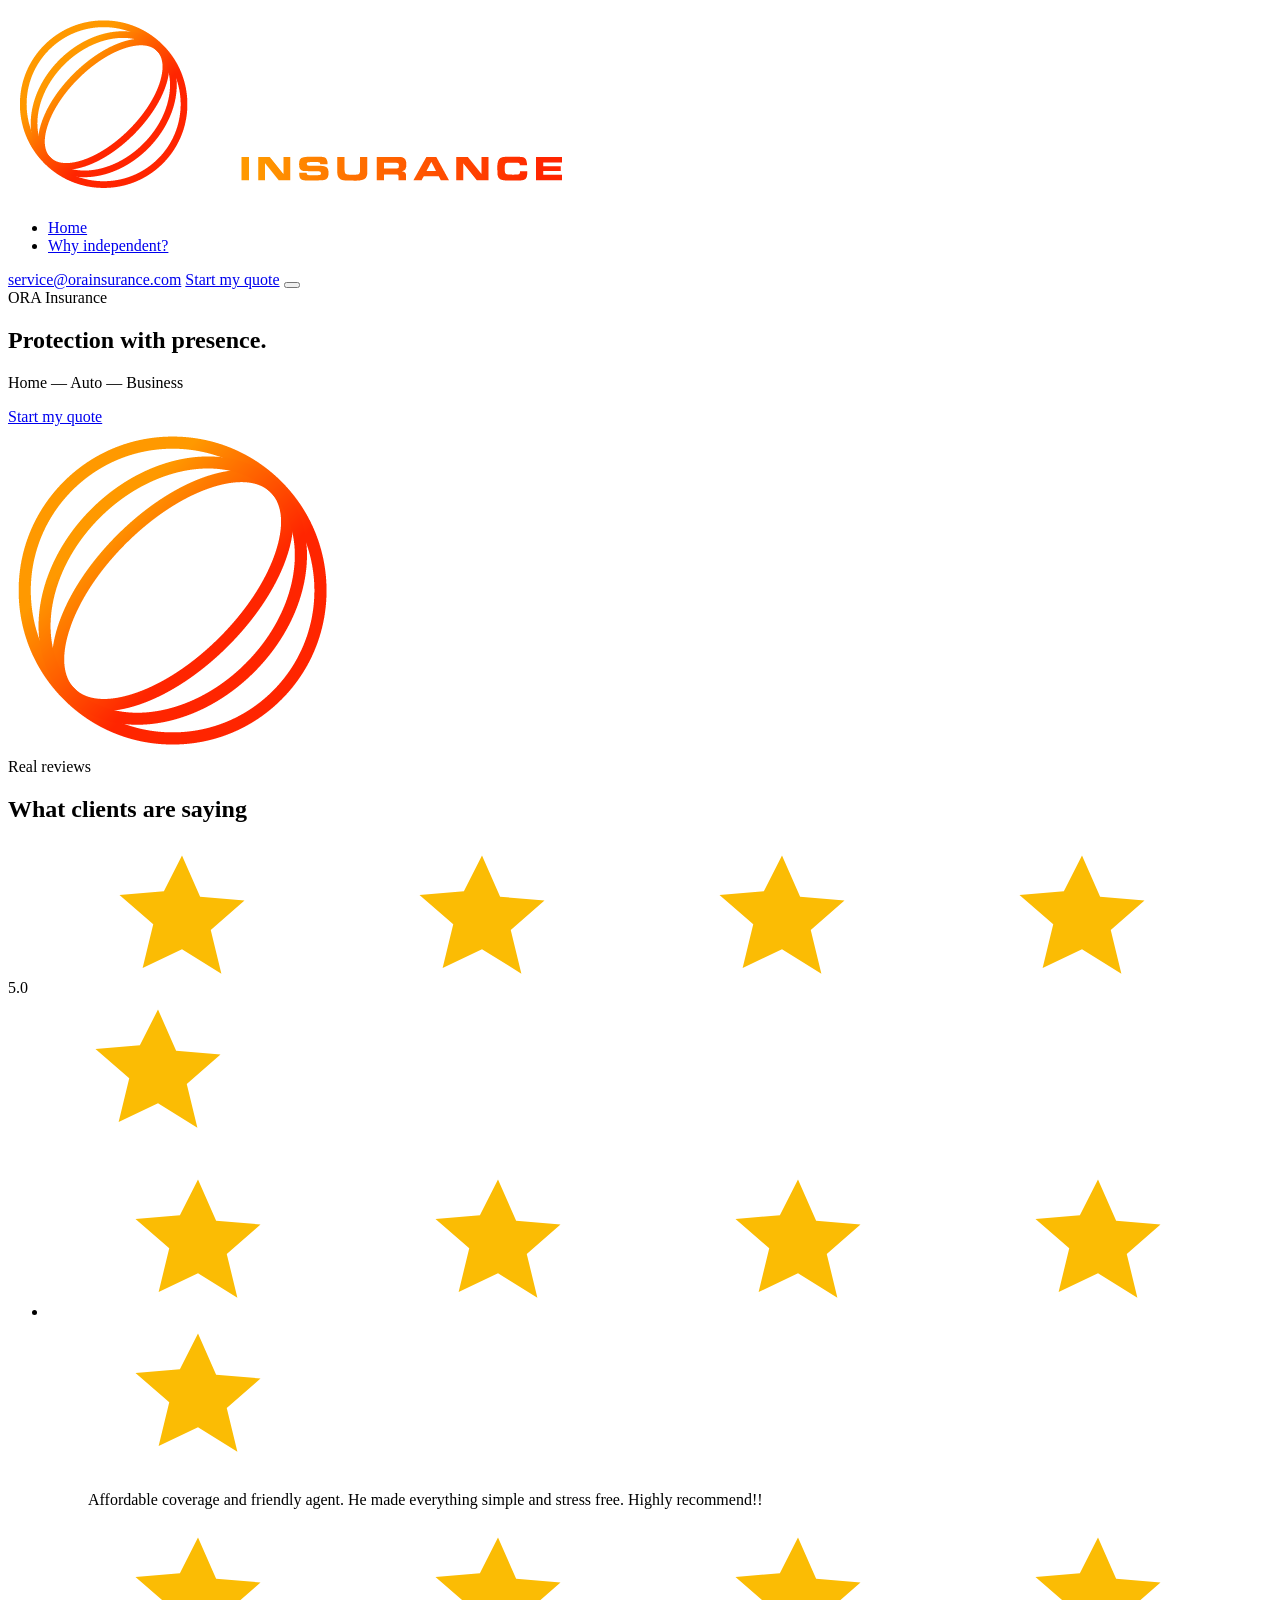
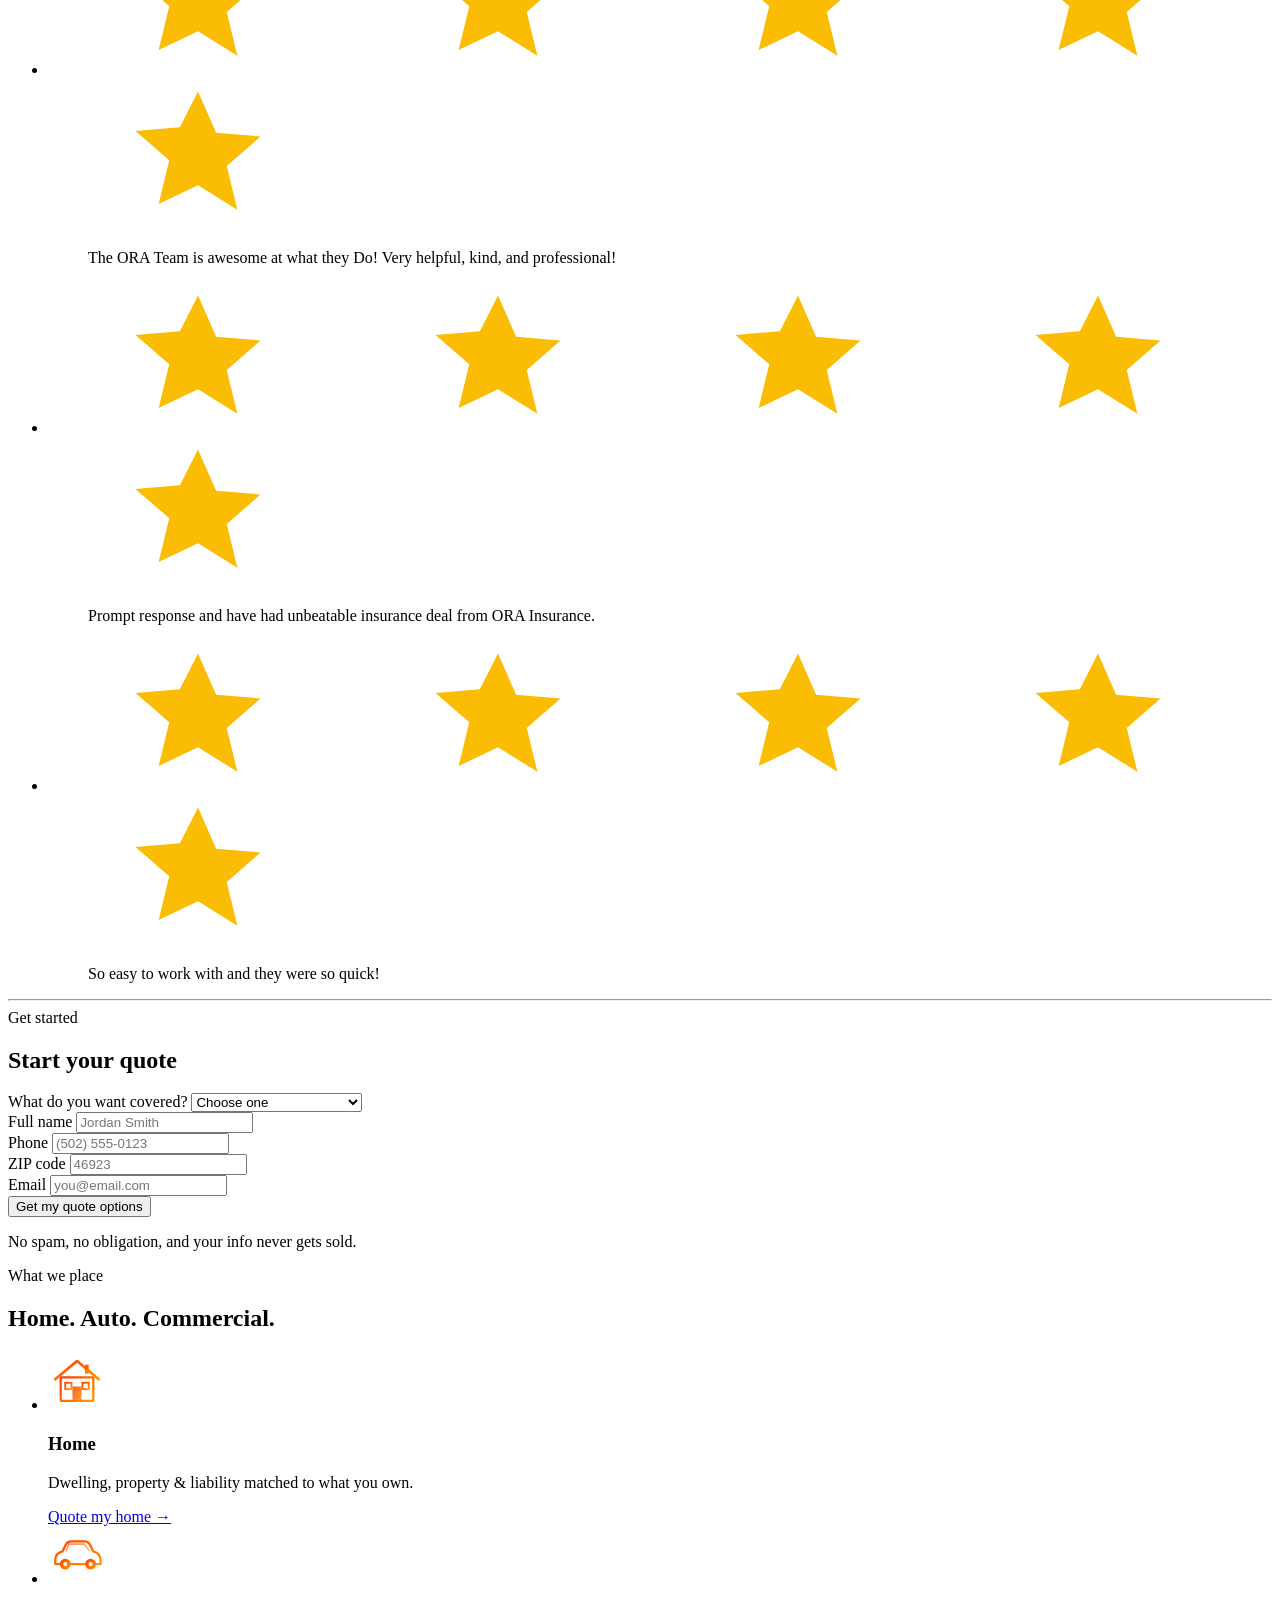
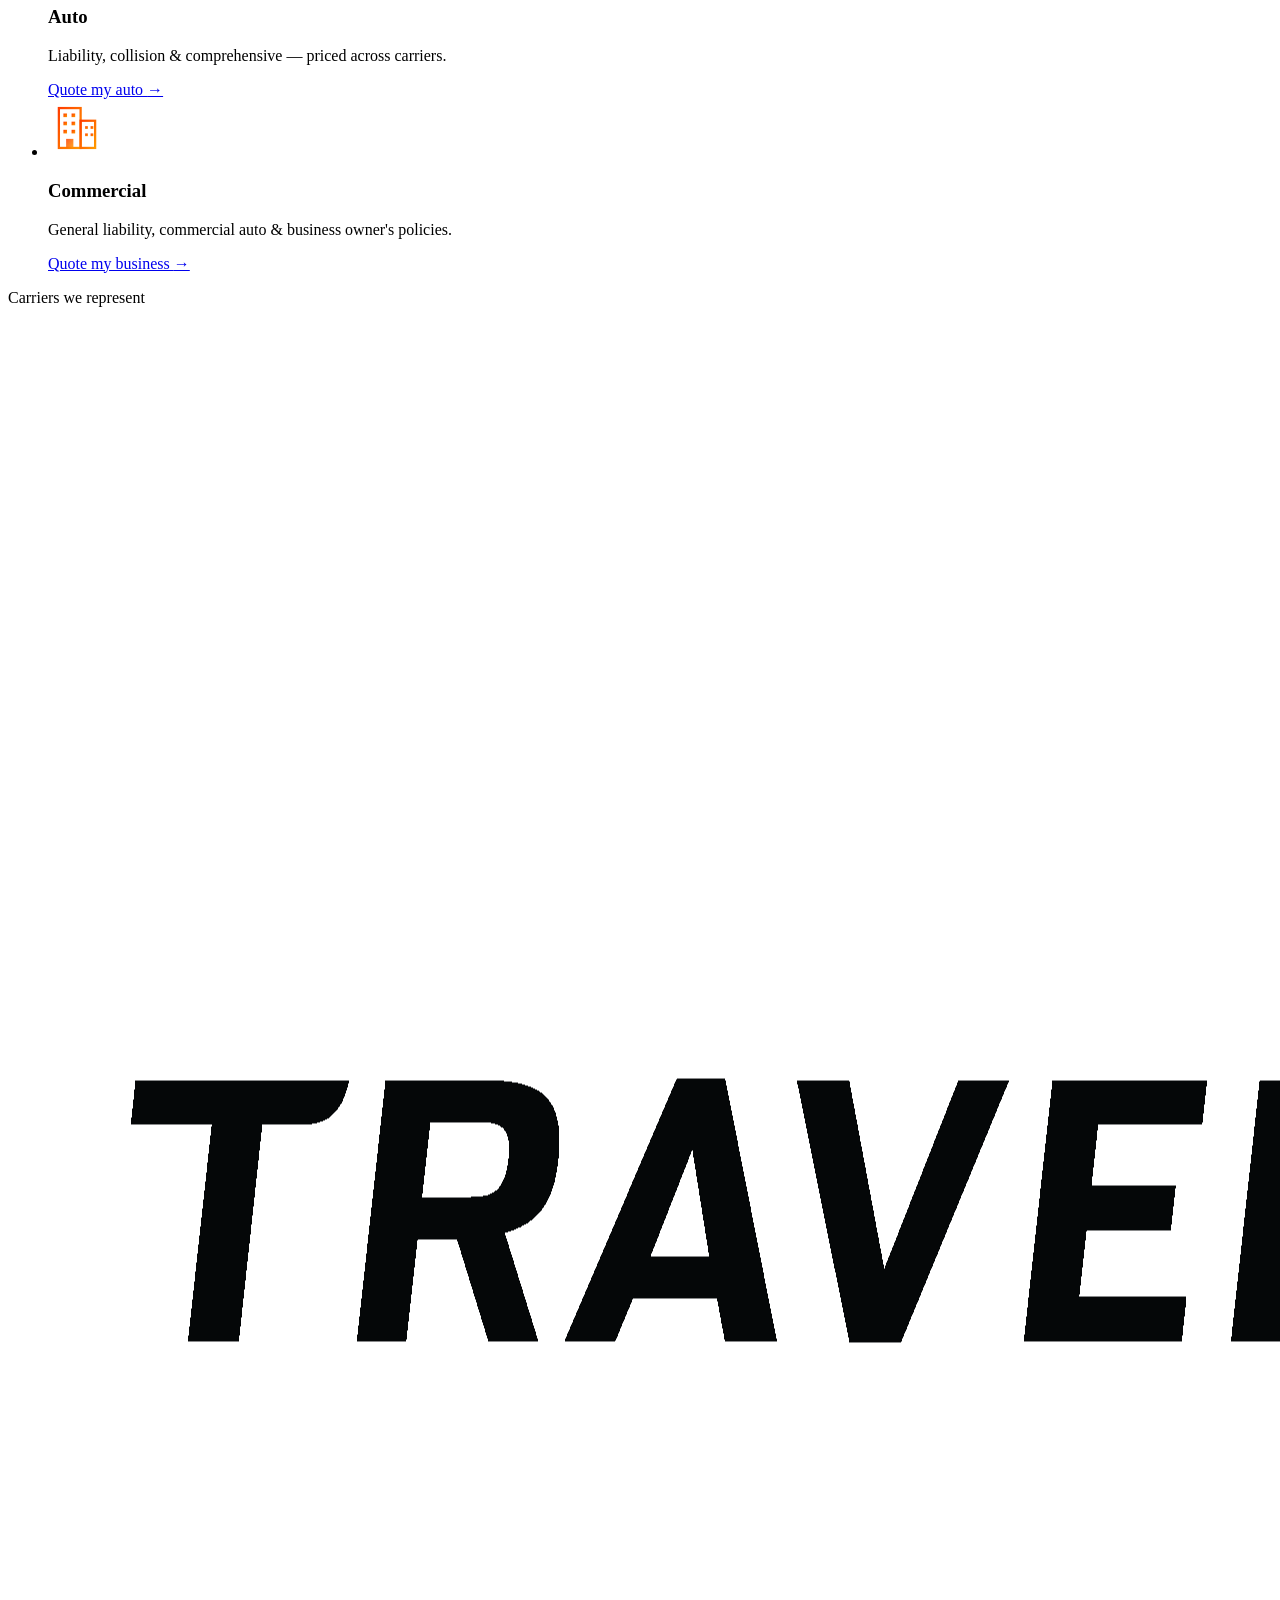
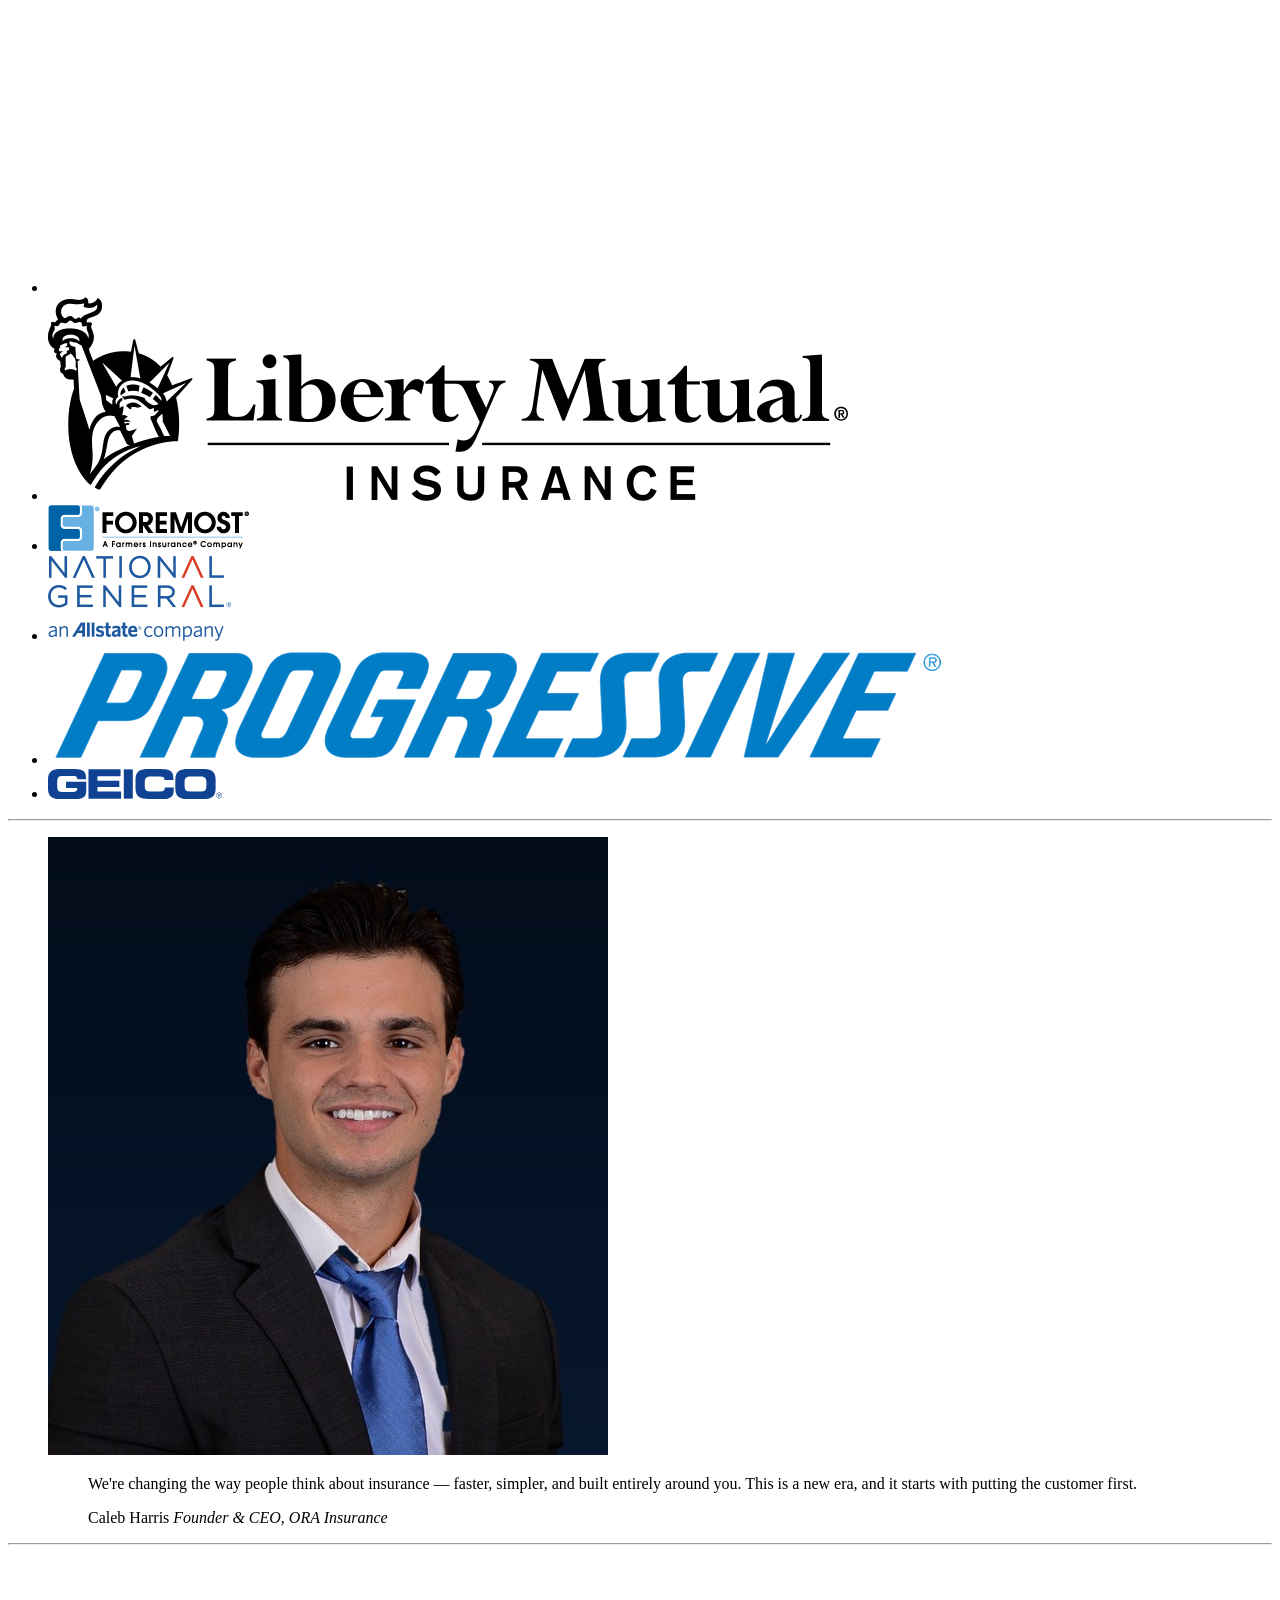
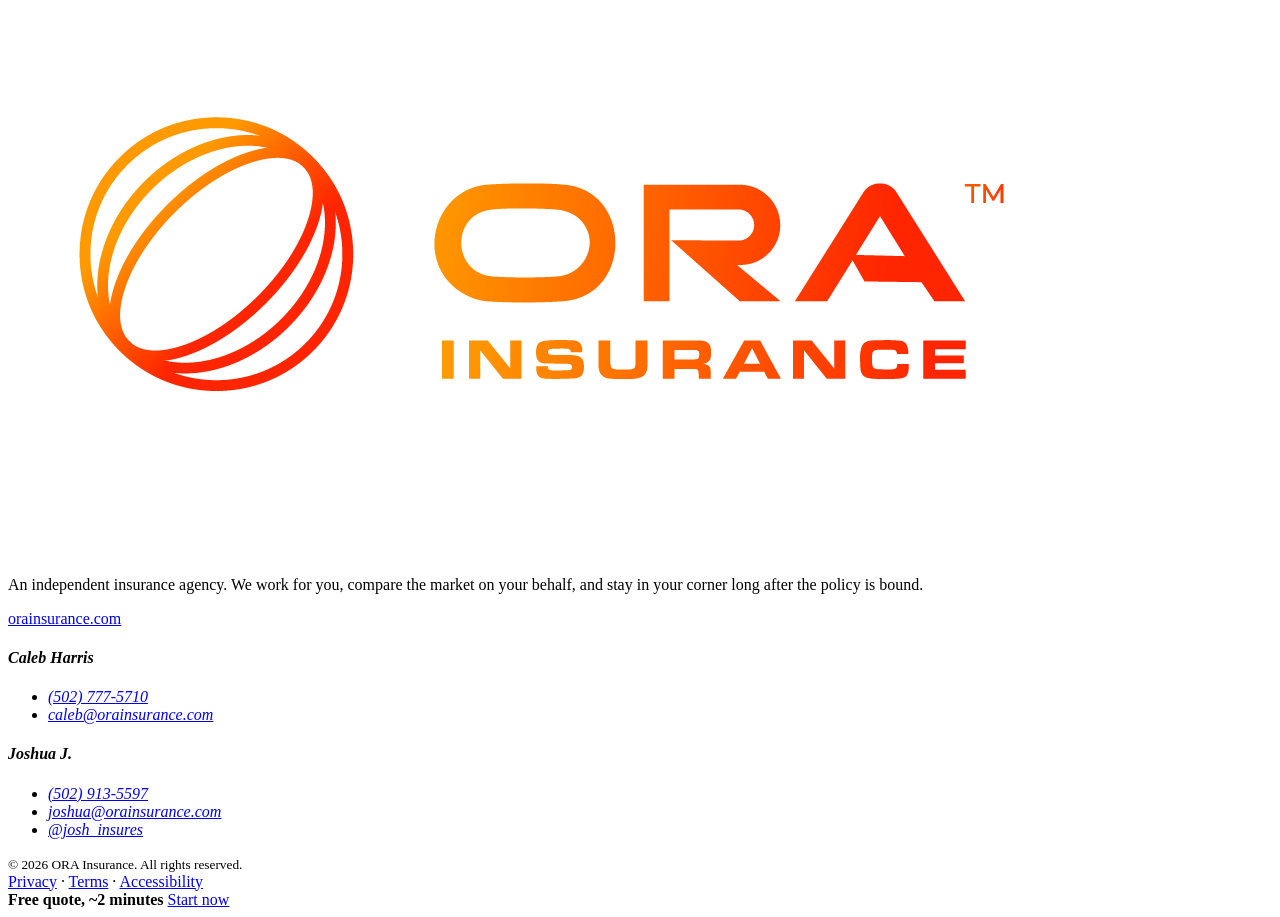
==== pages/index.html @ 26ac371f "moved moved html and styles into seperate folders for organization" ====
<!DOCTYPE html>
<html lang="en">
<head>
<meta charset="UTF-8">
<meta name="viewport" content="width=device-width, initial-scale=1.0">
<meta name="keywords" content="ORA Insurance, independent agency, home insurance, auto insurance, commercial insurance">
<title>ORA Insurance | Independent Agency — Home, Auto & Commercial</title>
<meta name="description" content="ORA Insurance is an independent agency. One quick form, multiple top-rated carriers compared, and a real agent in your corner. Start your free quote today.">
<link rel="preconnect" href="https://fonts.googleapis.com">
<link rel="preconnect" href="https://fonts.gstatic.com" crossorigin>
<link href="https://fonts.googleapis.com/css2?family=Michroma&family=Montserrat:ital,wght@0,400;0,500;0,600;0,700;1,400&display=swap" rel="stylesheet">
<link rel="stylesheet" href="styles.css">
</head>
<body id="top">

<!-- ======== reusable icon sprite (referenced via <use>, keeps markup out of every star) ======== -->
<svg aria-hidden="true" style="position:absolute;width:0;height:0;overflow:hidden">
  <symbol id="icon-star" viewBox="0 0 24 24" fill="#FBBC04">
    <path d="M12 2l2.9 6.6 7.1.6-5.4 4.7 1.7 7-6.3-3.9L5.7 20l1.7-7-5.4-4.7 7.1-.6z"/>
  </symbol>
</svg>

<!-- ======== NAV ======== -->
<header class="nav">
  <div class="wrap nav-in">
    <a href="#top" class="nav-logo" aria-label="ORA Insurance home"><img src="[data-uri]" alt="ORA Insurance"></a>
    <nav aria-label="Primary">
      <ul class="nav-links" id="nav-list">
        <li><a href="index.html" class="nav-active" aria-current="page">Home</a></li>
        <li><a href="why-independent.html">Why independent?</a></li>
      </ul>
    </nav>
    <div class="nav-actions">
      <a href="mailto:service@orainsurance.com" class="nav-phone">service@orainsurance.com</a>
      <a href="#quote" class="btn btn-sun">Start my quote</a>
      <button class="nav-menu-btn" aria-expanded="false" aria-controls="nav-list" aria-label="Open navigation menu">
        <span></span><span></span><span></span>
      </button>
    </div>
  </div>
</header>

<!-- ======== HERO ======== -->
<section class="hero">
  <div class="wrap hero-in">
    <div>
      <span class="eyebrow">ORA Insurance</span>
      <h1>Protection <span class="lit">with presence</span>.</h1>
      <p class="lob-tags">Home <span>—</span> Auto <span>—</span> Business</p>
      <div class="hero-ctas">
        <a href="#quote" class="btn btn-sun">Start my quote</a>
      </div>
    </div>

    <div class="spin-mark" aria-hidden="true"><img src="[data-uri]" alt=""></div>
  </div>
</section>

<!-- ======== GOOGLE REVIEWS ======== -->
<section class="reviews">
  <div class="wrap center">
    <span class="kicker reveal">Real reviews</span>
    <h2 class="h2 reveal">What clients are saying</h2>
    <div class="reviews-rating reveal">
      <span class="reviews-score">5.0</span>
      <span class="reviews-stars" role="img" aria-label="5 out of 5 stars average rating">
        <svg aria-hidden="true"><use href="#icon-star"></use></svg><svg aria-hidden="true"><use href="#icon-star"></use></svg><svg aria-hidden="true"><use href="#icon-star"></use></svg><svg aria-hidden="true"><use href="#icon-star"></use></svg><svg aria-hidden="true"><use href="#icon-star"></use></svg>
      </span>
    </div>
    <ul class="review-cards">
      <li class="review-card reveal">
        <div class="stars" role="img" aria-label="5 out of 5 stars">
          <svg aria-hidden="true"><use href="#icon-star"></use></svg><svg aria-hidden="true"><use href="#icon-star"></use></svg><svg aria-hidden="true"><use href="#icon-star"></use></svg><svg aria-hidden="true"><use href="#icon-star"></use></svg><svg aria-hidden="true"><use href="#icon-star"></use></svg>
        </div>
        <blockquote><p>Affordable coverage and friendly agent. He made everything simple and stress free. Highly recommend!!</p></blockquote>
      </li>
      <li class="review-card reveal">
        <div class="stars" role="img" aria-label="5 out of 5 stars">
          <svg aria-hidden="true"><use href="#icon-star"></use></svg><svg aria-hidden="true"><use href="#icon-star"></use></svg><svg aria-hidden="true"><use href="#icon-star"></use></svg><svg aria-hidden="true"><use href="#icon-star"></use></svg><svg aria-hidden="true"><use href="#icon-star"></use></svg>
        </div>
        <blockquote><p>The ORA Team is awesome at what they Do! Very helpful, kind, and professional!</p></blockquote>
      </li>
      <li class="review-card reveal">
        <div class="stars" role="img" aria-label="5 out of 5 stars">
          <svg aria-hidden="true"><use href="#icon-star"></use></svg><svg aria-hidden="true"><use href="#icon-star"></use></svg><svg aria-hidden="true"><use href="#icon-star"></use></svg><svg aria-hidden="true"><use href="#icon-star"></use></svg><svg aria-hidden="true"><use href="#icon-star"></use></svg>
        </div>
        <blockquote><p>Prompt response and have had unbeatable insurance deal from ORA Insurance.</p></blockquote>
      </li>
      <li class="review-card reveal">
        <div class="stars" role="img" aria-label="5 out of 5 stars">
          <svg aria-hidden="true"><use href="#icon-star"></use></svg><svg aria-hidden="true"><use href="#icon-star"></use></svg><svg aria-hidden="true"><use href="#icon-star"></use></svg><svg aria-hidden="true"><use href="#icon-star"></use></svg><svg aria-hidden="true"><use href="#icon-star"></use></svg>
        </div>
        <blockquote><p>So easy to work with and they were so quick!</p></blockquote>
      </li>
    </ul>
  </div>
</section>

<hr class="daybreak">

<!-- ======== QUOTE FORM (Formspree) ======== -->
<section id="quote" class="quote-section">
  <div class="wrap center">
    <span class="kicker reveal">Get started</span>
    <h2 class="h2 reveal">Start your <span class="lit">quote</span></h2>
    <div class="quote-card reveal">
      <!-- TODO: Replace YOUR_FORM_ID with your Formspree form ID (formspree.io) -->
      <form id="quoteForm" action="https://formspree.io/f/xykrnvko" method="POST" novalidate>
        <input type="hidden" name="_subject" value="New quote request — orainsurance website">
        <input type="text" name="_gotcha" style="display:none" tabindex="-1" autocomplete="off">
        <div class="field">
          <label for="coverage-type">What do you want covered?</label>
          <select id="coverage-type" name="coverage" required>
            <option value="" disabled selected>Choose one</option>
            <option>Auto</option>
            <option>Home</option>
            <option>Renters</option>
            <option>Auto + Home bundle</option>
            <option>Business</option>
            <option>Something else / multiple</option>
          </select>
        </div>
        <div class="field">
          <label for="name">Full name</label>
          <input id="name" name="name" type="text" autocomplete="name" required placeholder="Jordan Smith">
        </div>
        <div class="field field-row">
          <div>
            <label for="phone">Phone</label>
            <input id="phone" name="phone" type="tel" autocomplete="tel" required placeholder="(502) 555-0123">
          </div>
          <div>
            <label for="zip">ZIP code</label>
            <input id="zip" name="zip" type="text" inputmode="numeric" autocomplete="postal-code" required placeholder="46923">
          </div>
        </div>
        <div class="field">
          <label for="email">Email</label>
          <input id="email" name="email" type="email" autocomplete="email" required placeholder="you@email.com">
        </div>
        <button type="submit" class="btn btn-sun" id="submitBtn">Get my quote options</button>
        <div class="form-note" id="formNote" role="status"></div>
        <p class="fine">No spam, no obligation, and your info never gets sold.</p>
      </form>
    </div>
  </div>
</section>

<!-- ======== COVERAGE ======== -->
<section id="coverage">
  <div class="wrap center">
    <span class="kicker reveal">What we place</span>
    <h2 class="h2 reveal">Home. Auto. Commercial.</h2>
    <ul class="big-cards">
      <li class="big-card reveal">
        <div class="big-card-ic" aria-hidden="true"><svg width="58" height="58" viewBox="0 0 64 64" fill="none">
          <defs><linearGradient id="homeGrad" x1="0" y1="0" x2="1" y2="1"><stop offset="0%" stop-color="#FF3D00"/><stop offset="100%" stop-color="#FF9900"/></linearGradient></defs>
          <path d="M8 30 L32 10 L56 30" stroke="url(#homeGrad)" stroke-width="3" stroke-linecap="round" stroke-linejoin="round"/>
          <rect x="14" y="28" width="36" height="26" rx="1" stroke="url(#homeGrad)" stroke-width="2.5"/>
          <rect x="27" y="38" width="10" height="16" fill="url(#homeGrad)" opacity=".85"/>
          <rect x="19" y="34" width="7" height="7" stroke="url(#homeGrad)" stroke-width="2"/>
          <rect x="38" y="34" width="7" height="7" stroke="url(#homeGrad)" stroke-width="2"/>
          <rect x="41" y="14" width="4" height="10" fill="url(#homeGrad)"/>
        </svg></div>
        <h3>Home</h3>
        <p>Dwelling, property & liability matched to what you own.</p>
        <a class="go" href="#quote">Quote my home <span>→</span></a>
      </li>
      <li class="big-card reveal">
        <div class="big-card-ic" aria-hidden="true"><svg width="58" height="58" viewBox="0 0 64 64" fill="none">
          <defs><linearGradient id="autoGrad" x1="0" y1="0" x2="1" y2="1"><stop offset="0%" stop-color="#FF3D00"/><stop offset="100%" stop-color="#FF9900"/></linearGradient></defs>
          <path d="M8 38 Q8 30 16 28 L20 20 Q22 17 26 17 H40 Q44 17 46 20 L50 28 Q58 30 58 38 V42 H8 Z" stroke="url(#autoGrad)" stroke-width="2.5" stroke-linejoin="round"/>
          <path d="M20 28 L23 20 H40 L46 28" stroke="url(#autoGrad)" stroke-width="1.8" opacity=".6"/>
          <line x1="32" y1="20" x2="32" y2="28" stroke="url(#autoGrad)" stroke-width="1.8" opacity=".6"/>
          <circle cx="19" cy="42" r="6" fill="url(#autoGrad)"/>
          <circle cx="47" cy="42" r="6" fill="url(#autoGrad)"/>
          <circle cx="19" cy="42" r="2.3" fill="#fff"/>
          <circle cx="47" cy="42" r="2.3" fill="#fff"/>
        </svg></div>
        <h3>Auto</h3>
        <p>Liability, collision & comprehensive — priced across carriers.</p>
        <a class="go" href="#quote">Quote my auto <span>→</span></a>
      </li>
      <li class="big-card reveal">
        <div class="big-card-ic" aria-hidden="true"><svg width="58" height="58" viewBox="0 0 64 64" fill="none">
          <defs><linearGradient id="bizGrad" x1="0" y1="0" x2="1" y2="1"><stop offset="0%" stop-color="#FF3D00"/><stop offset="100%" stop-color="#FF9900"/></linearGradient></defs>
          <rect x="12" y="10" width="24" height="44" stroke="url(#bizGrad)" stroke-width="2.5"/>
          <rect x="36" y="24" width="16" height="30" stroke="url(#bizGrad)" stroke-width="2.5"/>
          <rect x="17" y="16" width="4" height="4" fill="url(#bizGrad)"/>
          <rect x="26" y="16" width="4" height="4" fill="url(#bizGrad)"/>
          <rect x="17" y="25" width="4" height="4" fill="url(#bizGrad)"/>
          <rect x="26" y="25" width="4" height="4" fill="url(#bizGrad)"/>
          <rect x="17" y="34" width="4" height="4" fill="url(#bizGrad)"/>
          <rect x="26" y="34" width="4" height="4" fill="url(#bizGrad)"/>
          <rect x="20" y="44" width="8" height="10" fill="url(#bizGrad)" opacity=".85"/>
          <rect x="41" y="30" width="3" height="3" fill="url(#bizGrad)"/>
          <rect x="47" y="30" width="3" height="3" fill="url(#bizGrad)"/>
          <rect x="41" y="38" width="3" height="3" fill="url(#bizGrad)"/>
          <rect x="47" y="38" width="3" height="3" fill="url(#bizGrad)"/>
        </svg></div>
        <h3>Commercial</h3>
        <p>General liability, commercial auto & business owner's policies.</p>
        <a class="go" href="#quote">Quote my business <span>→</span></a>
      </li>
    </ul>

    <div class="carriers">
      <p class="carriers-label">Carriers we represent</p>
      <ul class="carriers-grid">
        <li class="carrier-badge reveal"><img src="[data-uri]" alt="Travelers"></li>
        <li class="carrier-badge reveal"><img src="[data-uri]" alt="Liberty Mutual"></li>
        <li class="carrier-badge reveal"><img src="[data-uri]" alt="Foremost"></li>
        <li class="carrier-badge reveal"><img src="[data-uri]" alt="National General"></li>
        <li class="carrier-badge reveal"><img src="[data-uri]" alt="Progressive"></li>
        <li class="carrier-badge reveal"><svg version="1.1" id="Layer_1" xmlns="http://www.w3.org/2000/svg" xmlns:xlink="http://www.w3.org/1999/xlink" x="0px" y="0px" viewBox="-767.9 466 870.6 150" width="174" height="30" style="enable-background:new -767.9 466 870.6 150;" xml:space="preserve" role="img" aria-label="GEICO"> <style type="text/css">  .st0{fill:#104293;} </style> <title>  GEICO - Insurance </title> <desc>  Created with Sketch. </desc> <g id="Page-1">  <g id="FI-logos-401-405">   <g id="GEICO---Insurance">    <path id="path82" class="st0" d="M-767.9,519.1c0-43,24.1-53.1,64.7-53.1h67.7c51.1,0,58.2,18.4,58.2,47v4.7h-44.2
					c0-14.6-8.3-16.4-22.7-16.4h-48.9c-22.7,0-28.6,5.5-28.6,30.6v18.2c0,25.2,5.9,30.6,28.6,30.6h48c11.8,0,23.5-1.8,23.5-16v-4.3
					h-55.9v-30.4h101v41.8c0,42.2-21.9,44.2-72.6,44.2h-54.1c-40.5,0-64.7-10.1-64.7-53.1V519.1L-767.9,519.1z">    </path>    <polygon id="path86" class="st0" points="-565.4,467.6 -404.8,467.6 -404.8,501.7 -520.4,501.7 -520.4,525.2 -410.9,525.2 
					-410.9,555.6 -520.4,555.6 -520.4,579.1 -402.2,579.1 -402.2,614.4 -565.4,614.4 			">    </polygon>    <polygon id="path88" class="st0" points="-388.6,467.6 -343.6,467.6 -343.6,614.4 -388.6,614.4 			">    </polygon>    <path id="path92" class="st0" d="M-330,519.1c0-43,24.1-53.1,64.7-53.1h52.9c64,0,72.4,13.8,72,55.3h-45v-4.1
					c0-10.5-7.7-13.6-21.1-13.6h-49.1c-23.7,0-28.2,11.2-28.2,29.4v15.8c0,21.3,4.5,29.4,25.8,29.4h48c20.3,0,26.3-2,26.3-20.3h45
					v13.8c0,24.7-8.9,44.2-54.1,44.2h-72.6c-40.5,0-64.7-10.1-64.7-53.1V519.1L-330,519.1z">    </path>    <path id="path96" class="st0" d="M-84.5,548.9c0,21.3,4.5,29.4,25.8,29.4h57.6c21.3,0,25.7-8.1,25.7-29.4v-15.8
					c0-18.2-4.5-29.4-28.2-29.4h-52.7c-23.7,0-28.2,11.2-28.2,29.4V548.9z M-130.7,519.1c0-43,24.1-53.1,64.7-53.1H6.1
					c40.6,0,64.7,10.1,64.7,53.1v43.8c0,43-24.1,53.1-64.7,53.1h-72.2c-40.5,0-64.7-10.1-64.7-53.1V519.1z">    </path>    <path id="path100" class="st0" d="M87.9,597.7c2.3,0,5.8,0.4,5.8-2.9c0-2.5-2.2-2.8-4.2-2.8h-4.6v5.7H87.9z M95.5,606.8h-2.3
					l-4.7-7.5h-3.6v7.5h-2v-16.2h7.1c1.4,0,2.7,0.1,3.9,0.8c1.2,0.7,1.8,2.1,1.8,3.5c0,3.2-2.2,4.4-5.1,4.5L95.5,606.8z M101,598.6
					c0-7-5.7-12.7-12.7-12.7c-7.1,0-12.8,5.7-12.8,12.7c0,7.1,5.7,12.8,12.8,12.8C95.3,611.4,101,605.7,101,598.6L101,598.6z
					 M73.7,598.6c0-8,6.5-14.5,14.6-14.5c8,0,14.5,6.5,14.5,14.5c0,8.1-6.5,14.6-14.5,14.6C80.2,613.2,73.7,606.7,73.7,598.6
					L73.7,598.6z">    </path>   </g>  </g> </g></svg></li>
      </ul>
    </div>
  </div>
</section>

<hr class="daybreak">

<!-- ======== CEO QUOTE ======== -->
<section class="ceo-section">
  <div class="wrap">
    <figure class="ceo-grid">
      <img class="ceo-photo reveal" src="[data-uri]" alt="Caleb Harris, Founder and CEO of ORA Insurance">
      <blockquote class="reveal">
        <p class="ceo-quote-big">We're changing the way people think about insurance &mdash; faster, simpler, and built entirely around you. This is a new era, and it starts with putting the customer first.</p>
        <footer class="ceo-attr">Caleb Harris <cite>Founder &amp; CEO, ORA Insurance</cite></footer>
      </blockquote>
    </figure>
  </div>
</section>

<hr class="daybreak">

<!-- ======== FOOTER ======== -->
<footer>
  <div class="wrap">
    <div class="foot-grid">
      <div>
        <img src="[data-uri]" alt="ORA Insurance">
        <p>An independent insurance agency. We work for you, compare the market on your behalf, and stay in your corner long after the policy is bound.</p>
        <p><a href="https://orainsurance.com">orainsurance.com</a></p>
      </div>
      <address>
        <h4>Caleb Harris</h4>
        <ul>
          <li><a href="tel:+15027775710">(502) 777-5710</a></li>
          <li><a href="mailto:caleb@orainsurance.com">caleb@orainsurance.com</a></li>
        </ul>
      </address>
      <address>
        <h4>Joshua J.</h4>
        <ul>
          <li><a href="tel:+15029135597">(502) 913-5597</a></li>
          <li><a href="mailto:joshua@orainsurance.com">joshua@orainsurance.com</a></li>
          <li><a href="https://instagram.com/josh_insures" target="_blank" rel="noopener">@josh_insures</a></li>
        </ul>
      </address>
    </div>
    <div class="foot-bottom">
      <small>&copy; 2026 ORA Insurance. All rights reserved.</small>
      <nav aria-label="Legal">
        <a href="#">Privacy</a> · <a href="#">Terms</a> · <a href="#">Accessibility</a>
      </nav>
    </div>
  </div>
</footer>

<!-- ======== MOBILE STICKY CTA ======== -->
<div class="sticky-cta">
  <b>Free quote, ~2 minutes</b>
  <a href="#quote" class="btn btn-sun">Start now</a>
</div>

<script>
// Hamburger menu toggle
const menuBtn = document.querySelector('.nav-menu-btn');
const navList = document.getElementById('nav-list');
menuBtn.addEventListener('click', () => {
  const isOpen = navList.classList.toggle('open');
  menuBtn.setAttribute('aria-expanded', isOpen);
});
document.addEventListener('click', (e) => {
  if (!e.target.closest('.nav-in')) {
    navList.classList.remove('open');
    menuBtn.setAttribute('aria-expanded', 'false');
  }
});

// Formspree AJAX submit with inline success state
const form = document.getElementById('quoteForm');
const note = document.getElementById('formNote');
const btn = document.getElementById('submitBtn');
form.addEventListener('submit', async (e) => {
  e.preventDefault();
  if (!form.reportValidity()) return;
  btn.disabled = true; btn.textContent = 'Sending…';
  note.className = 'form-note';
  try {
    const res = await fetch(form.action, {
      method: 'POST',
      body: new FormData(form),
      headers: { 'Accept': 'application/json' }
    });
    if (res.ok) {
      form.reset();
      note.textContent = "Got it! Your request is in — expect to hear from us shortly with your options.";
      note.className = 'form-note ok';
      btn.textContent = 'Request sent ✓';
    } else { throw new Error(); }
  } catch {
    note.textContent = "That didn't go through. Please try again, or call us directly.";
    note.className = 'form-note err';
    btn.disabled = false; btn.textContent = 'Get my quote options';
  }
});

// scroll reveal
const io = new IntersectionObserver((entries) => {
  entries.forEach(en => { if (en.isIntersecting) { en.target.classList.add('in'); io.unobserve(en.target); } });
}, { threshold: 0.12 });
document.querySelectorAll('.reveal').forEach(el => io.observe(el));
</script>
</body>
</html>
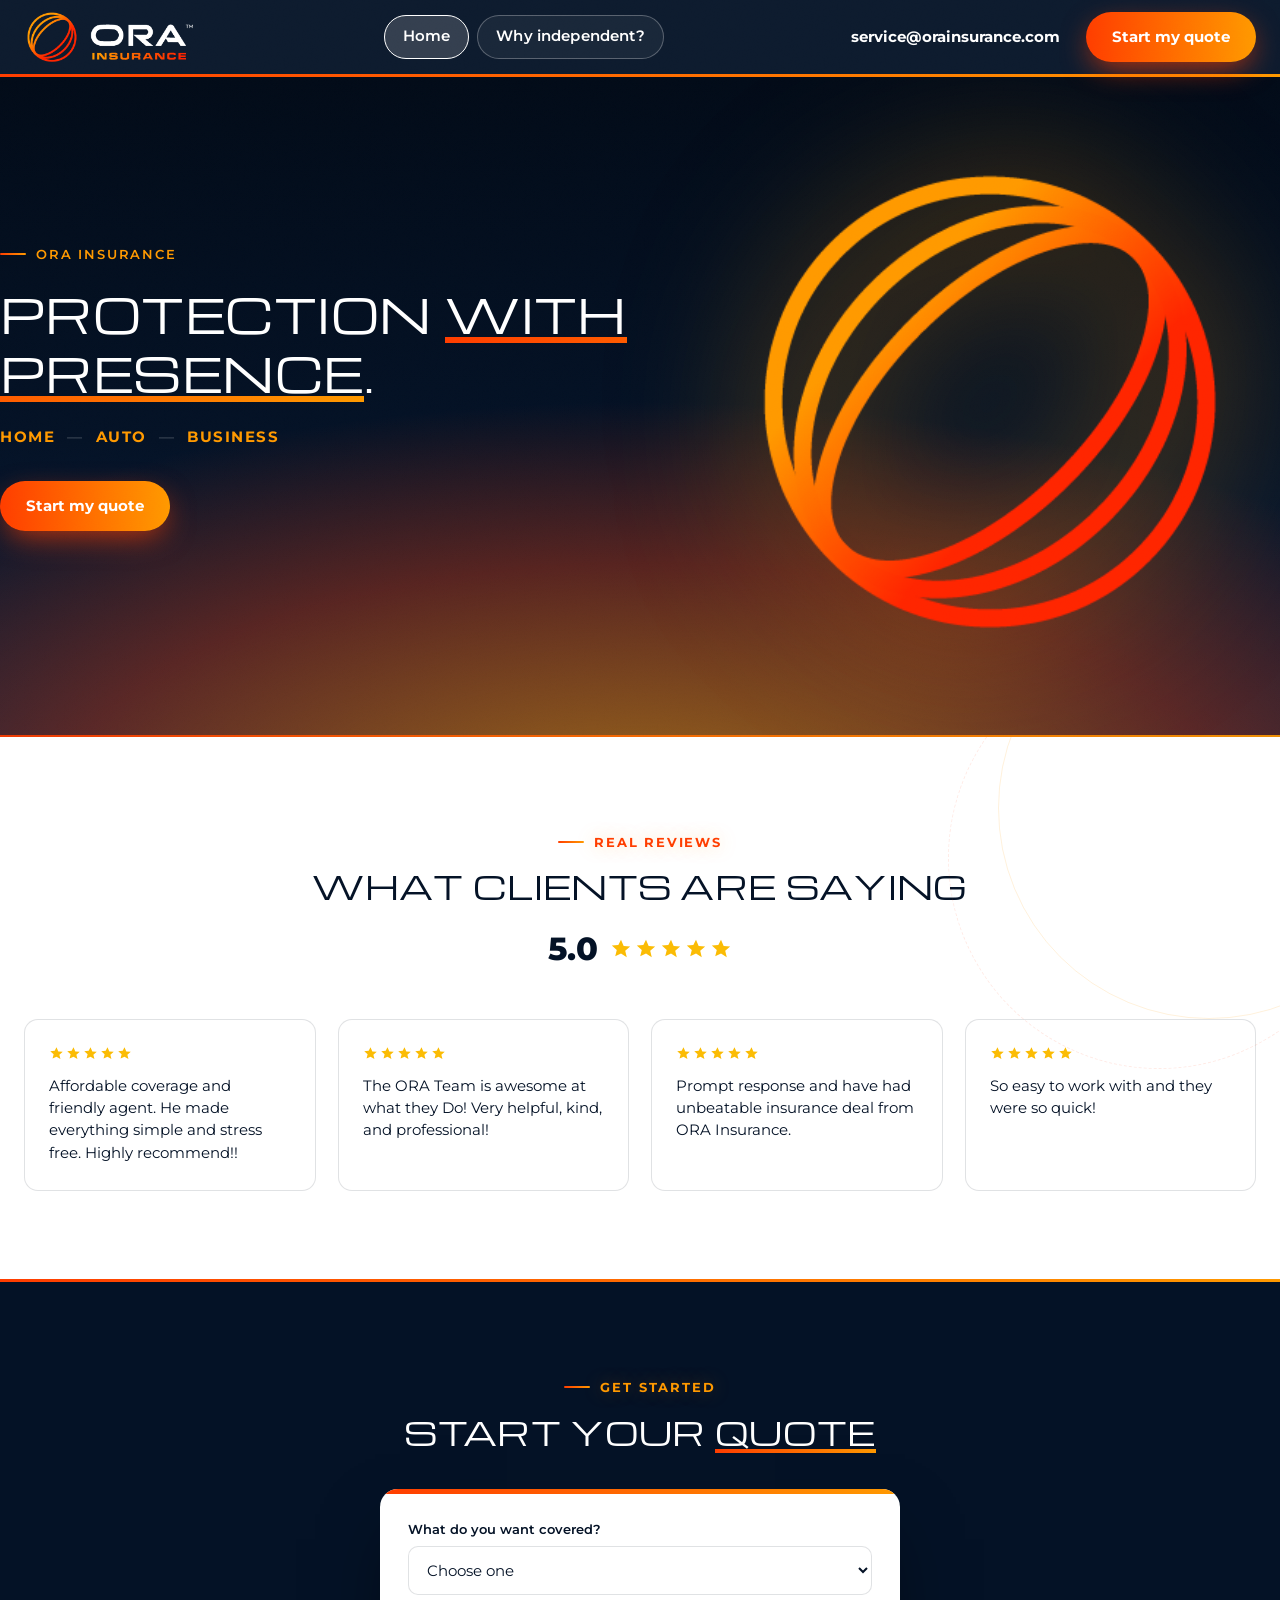
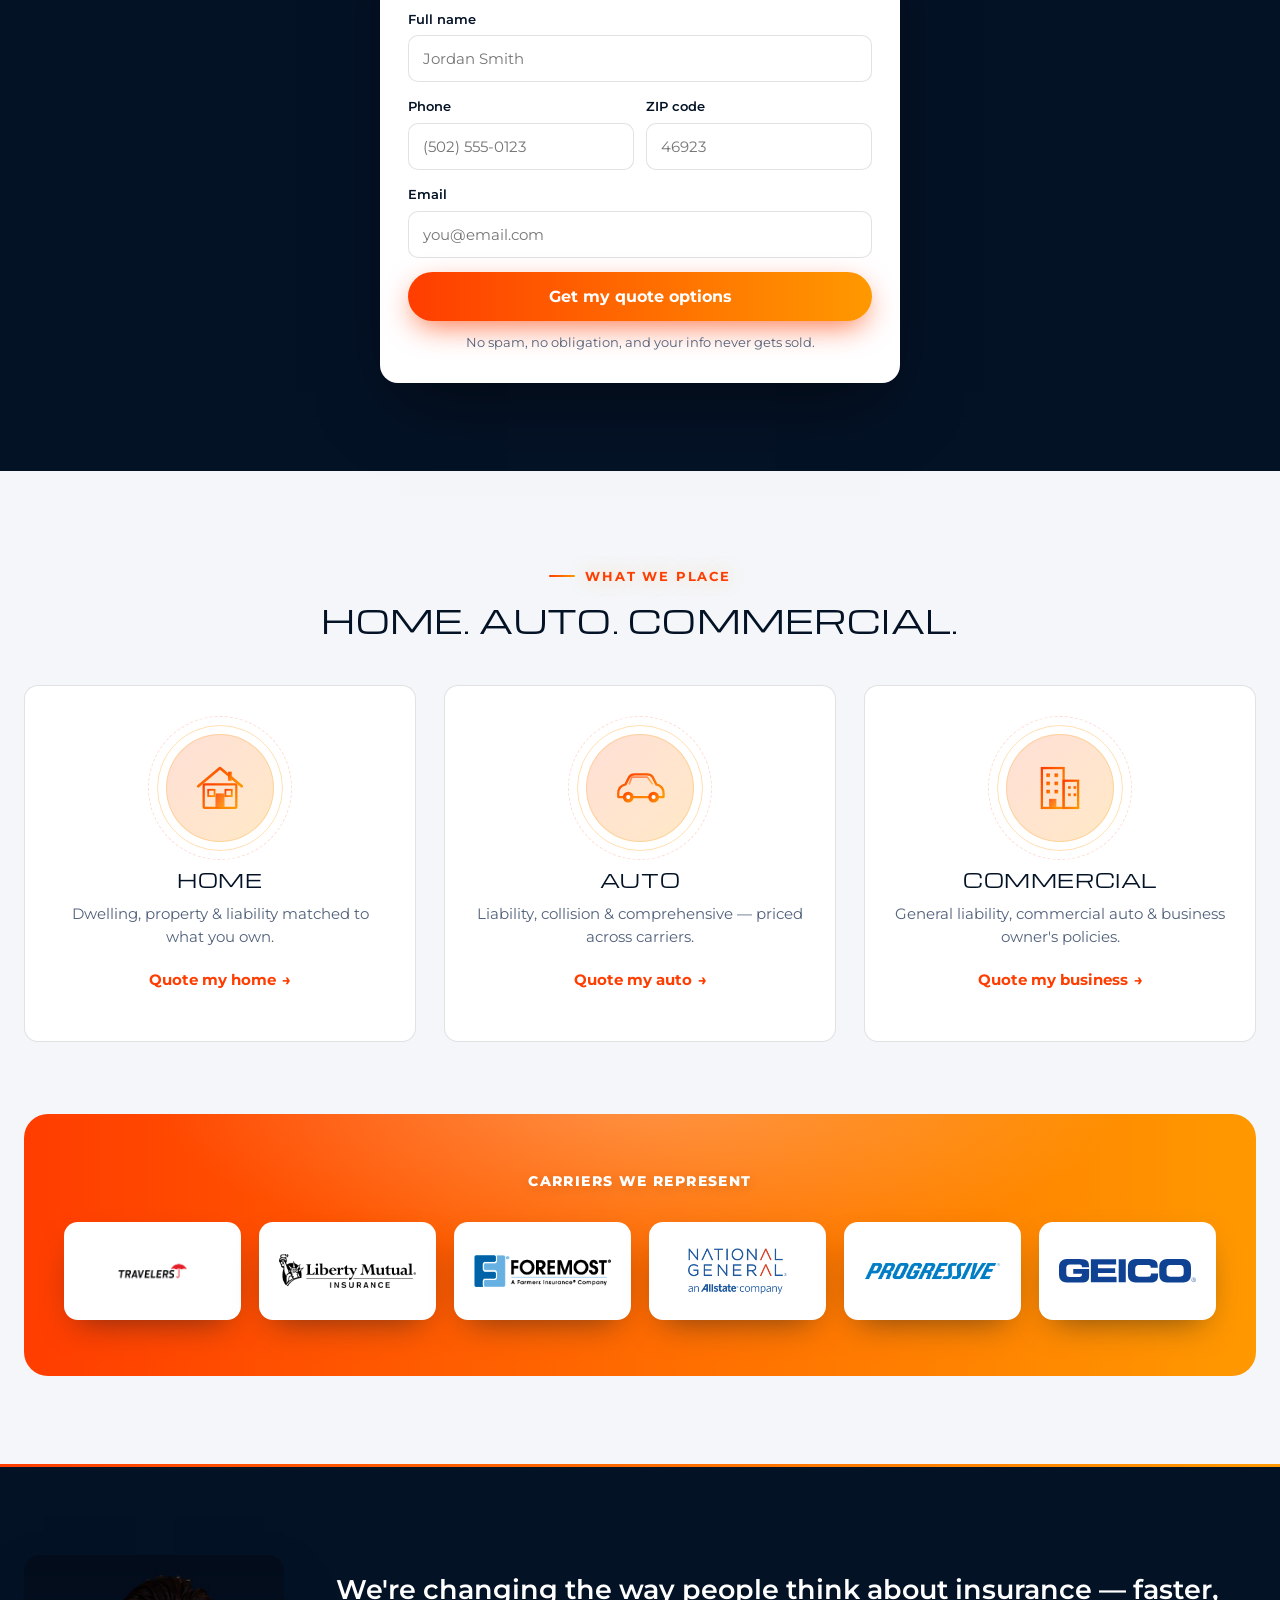
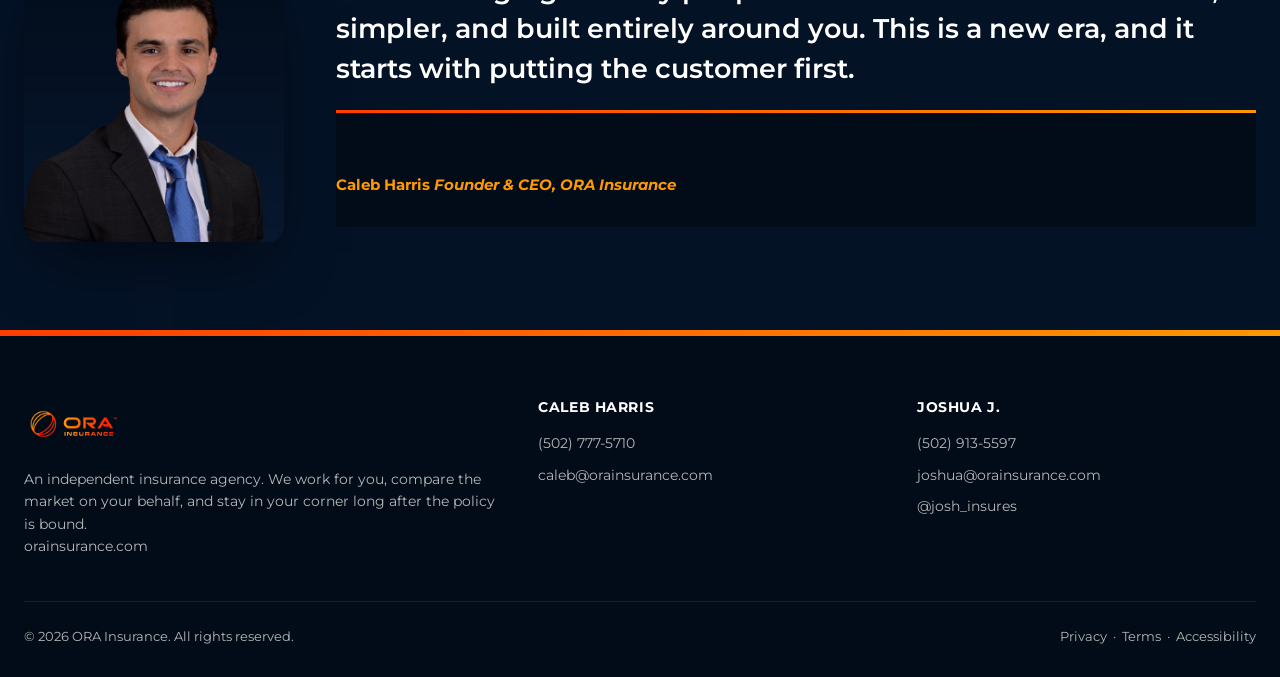
==== commit 8b0a7db1: "updating connecting privacy and terms to page" ====
--- a/pages/index.html
+++ b/pages/index.html
@@ -9,7 +9,7 @@
 <link rel="preconnect" href="https://fonts.googleapis.com">
 <link rel="preconnect" href="https://fonts.gstatic.com" crossorigin>
 <link href="https://fonts.googleapis.com/css2?family=Michroma&family=Montserrat:ital,wght@0,400;0,500;0,600;0,700;1,400&display=swap" rel="stylesheet">
-<link rel="stylesheet" href="styles.css">
+<link rel="stylesheet" href="../styles/styles.css">
 </head>
 <body id="top">
 
@@ -274,7 +274,7 @@
     <div class="foot-bottom">
       <small>&copy; 2026 ORA Insurance. All rights reserved.</small>
       <nav aria-label="Legal">
-        <a href="#">Privacy</a> · <a href="#">Terms</a> · <a href="#">Accessibility</a>
+        <a href="pages/privacy.html">Privacy</a> · <a href="pages/terms.html">Terms</a> · <a href="pages/accessibility.html">Accessibility</a>
       </nav>
     </div>
   </div>
--- a/styles/styles.css
+++ b/styles/styles.css
@@ -0,0 +1,475 @@
+:root{
+  --ink:#041226;
+  --ink-2:#0A2140;
+  --ember:#FF3D00;
+  --amber:#FF9900;
+  --paper:#F4F6F9;
+  --card:#FFFFFF;
+  --line:rgba(4,18,38,.12);
+  --slate:#51617A;
+  --slate-dim:rgba(251,249,244,.72);
+  --dawn:linear-gradient(90deg,var(--ember),var(--amber));
+  --radius:14px;
+  --shadow:0 14px 40px -14px rgba(4,18,38,.22);
+}
+*{margin:0;padding:0;box-sizing:border-box}
+html,body{margin:0;padding:0}
+html{scroll-behavior:smooth}
+
+@media (prefers-reduced-motion:reduce){
+  html{scroll-behavior:auto}
+  *,*::before,*::after{animation:none!important;transition:none!important}
+}
+
+body{
+  font-family:'Montserrat',system-ui,sans-serif;
+  color:var(--ink);
+  background:var(--paper);
+  line-height:1.6;
+  -webkit-font-smoothing:antialiased;
+  position:relative;
+}
+body::after{
+  content:"";position:fixed;inset:0;pointer-events:none;z-index:9999;
+  opacity:.035;mix-blend-mode:overlay;
+  background-image:url("data:image/svg+xml,%3Csvg xmlns='http://www.w3.org/2000/svg' width='180' height='180'%3E%3Cfilter id='n'%3E%3CfeTurbulence type='fractalNoise' baseFrequency='0.85' numOctaves='2' stitchTiles='stitch'/%3E%3C/filter%3E%3Crect width='100%25' height='100%25' filter='url(%23n)'/%3E%3C/svg%3E");
+}
+img{max-width:100%;display:block}
+a{color:inherit;text-decoration:none}
+:focus-visible{outline:3px solid var(--amber);outline-offset:2px;border-radius:4px}
+h1,h2,h3{font-family:'Michroma',sans-serif;font-weight:400;line-height:1.28;letter-spacing:.01em}
+.wrap{max-width:1160px;margin:0 auto;padding:0 24px}
+address{font-style:normal}
+
+/* ---- daybreak line: the signature divider ---- */
+.daybreak{height:3px;background:var(--dawn);border:0}
+
+/* underline accent on key words */
+.lit{background-image:var(--dawn);background-repeat:no-repeat;background-size:100% .14em;background-position:0 92%;padding-bottom:.06em}
+
+/* ---------- nav ---------- */
+.nav{
+  position:sticky;top:0;z-index:50;
+  background:rgba(4,18,38,.96);backdrop-filter:blur(10px);
+  border-bottom:3px solid transparent;border-image:var(--dawn) 1;
+}
+.nav-in{display:flex;align-items:center;justify-content:space-between;height:74px}
+.nav-logo img{height:56px;width:auto}
+.nav-links{display:flex;gap:8px;align-items:center;list-style:none}
+.nav-links a{
+  font-weight:600;font-size:14.5px;letter-spacing:.01em;
+  padding:9px 18px;border-radius:999px;display:inline-block;
+  color:#fff;border:1.5px solid rgba(255,255,255,.28);background:rgba(255,255,255,.05);
+  transition:all .2s ease;
+}
+.nav-links a:hover{background:rgba(255,255,255,.14);border-color:rgba(255,255,255,.5);transform:translateY(-1px)}
+.nav-links a.nav-active{background:rgba(255,255,255,.16);border-color:#fff}
+.nav-links a.nav-active:hover{transform:none}
+.nav-actions{display:flex;align-items:center;gap:26px}
+.nav-phone{font-weight:700;font-size:15px;white-space:nowrap;color:#fff}
+.btn{
+  display:inline-block;font-weight:700;font-size:15px;
+  padding:13px 26px;border-radius:999px;border:0;cursor:pointer;
+  transition:transform .15s ease, box-shadow .15s ease, filter .15s ease;
+  font-family:'Montserrat',sans-serif;
+}
+.btn:hover{transform:translateY(-1px)}
+.btn-sun{background:var(--dawn);color:#fff;box-shadow:0 10px 30px -6px rgba(255,61,0,.75)}
+.btn-sun:hover{filter:brightness(1.05)}
+.btn-ghost{background:transparent;color:#fff;border:1.5px solid rgba(255,255,255,.4)}
+.btn-ghost:hover{border-color:var(--amber);color:var(--amber)}
+@media(max-width:920px){.nav-links{display:none}}
+@media(max-width:560px){.nav-phone{display:none}.nav-logo img{height:48px}}
+
+/* ---------- hero ---------- */
+.hero{
+  position:relative;color:#fff;overflow:hidden;padding:0;
+  background:
+    radial-gradient(1300px 560px at 50% 112%, rgba(255,153,0,.6), rgba(255,61,0,.32) 45%, transparent 74%),
+    linear-gradient(180deg,#020B18 0%, var(--ink) 55%, #0B1E3A 100%);
+}
+.hero::after{ /* horizon line the sun rises over */
+  content:"";position:absolute;left:0;right:0;bottom:0;height:2px;
+  background:var(--dawn);opacity:.9;
+}
+.spin-mark{
+  display:flex;align-items:center;justify-content:center;position:relative;z-index:1;
+}
+.spin-mark img{
+  width:min(480px,85%);height:auto;
+  filter:drop-shadow(0 0 70px rgba(255,153,0,.55));
+  animation:ora-spin 22s linear infinite;
+}
+@keyframes ora-spin{from{transform:rotate(0deg)}to{transform:rotate(360deg)}}
+@media (prefers-reduced-motion:reduce){.spin-mark img{animation:none}}
+.hero-in{
+  display:grid;grid-template-columns:1.05fr .95fr;gap:56px;
+  padding:84px 0 96px;align-items:center;
+  position:relative;z-index:1;
+}
+.lob-tags{
+  font-size:15px;font-weight:700;letter-spacing:.1em;text-transform:uppercase;
+  color:var(--amber);margin:22px 0 32px;display:flex;gap:12px;align-items:center;
+}
+.lob-tags span{color:rgba(255,255,255,.3);font-weight:400}
+.eyebrow{
+  display:inline-flex;align-items:center;gap:10px;
+  font-size:13px;font-weight:600;letter-spacing:.14em;text-transform:uppercase;
+  color:var(--amber);margin-bottom:20px;
+}
+.eyebrow::before{content:"";width:26px;height:2px;background:var(--dawn);border-radius:2px}
+.hero h1{font-size:clamp(23px,3.2vw,40px);text-transform:uppercase;margin-bottom:22px}
+.hero .sub{font-size:18px;color:var(--slate-dim);max-width:52ch;margin-bottom:28px}
+.hero-ctas{display:flex;gap:14px;flex-wrap:wrap;margin-bottom:34px}
+.chips{display:flex;flex-wrap:wrap;gap:10px 22px;list-style:none}
+.chips li{display:flex;align-items:center;gap:8px;font-size:14px;color:var(--slate-dim);font-weight:500}
+.chips svg{flex:none}
+
+/* quote card */
+.quote-section{background:var(--ink);color:#fff}
+.quote-section .h2{color:#fff}
+.quote-section .lede{color:var(--slate-dim)}
+.quote-section .kicker{color:var(--amber)}
+.quote-section .kicker::before{background:var(--dawn)}
+.quote-card{
+  background:var(--card);color:var(--ink);border-radius:18px;
+  padding:30px 28px;box-shadow:0 30px 70px -20px rgba(0,0,0,.55);
+  position:relative;overflow:hidden;max-width:520px;text-align:left;
+}
+#quote .quote-card{margin:36px auto 0}
+.quote-card::before{
+  content:"";position:absolute;top:0;left:0;right:0;height:5px;background:var(--dawn);
+}
+.quote-card h2{font-size:17px;margin-bottom:8px}
+.quote-card .qsub{font-size:14px;color:var(--slate);margin-bottom:20px}
+.field{margin-bottom:14px}
+.field label{display:block;font-size:13px;font-weight:600;margin-bottom:6px}
+.field input,.field select{
+  width:100%;padding:13px 14px;font-size:15px;font-family:inherit;color:var(--ink);
+  border:1.5px solid var(--line);border-radius:10px;background:#fff;
+  transition:border-color .15s ease;
+}
+.field input:focus,.field select:focus{border-color:var(--amber);outline:none;box-shadow:0 0 0 3px rgba(255,153,0,.18)}
+.field-row{display:grid;grid-template-columns:1fr 1fr;gap:12px}
+.quote-card .btn{width:100%;font-size:16px;padding:15px}
+.fine{font-size:12.5px;color:var(--slate);text-align:center;margin-top:12px}
+.form-note{display:none;margin-top:14px;padding:14px;border-radius:10px;font-size:14px;font-weight:500}
+.form-note.ok{display:block;background:#EAF7EC;color:#14532D;border:1px solid #BBE5C4}
+.form-note.err{display:block;background:#FDEEEA;color:#7F1D1D;border:1px solid #F5C6B8}
+@media(max-width:920px){.hero-in{grid-template-columns:1fr;gap:44px;padding:60px 0 72px}}
+
+/* ---------- trust strip ---------- */
+/* ---------- sections ---------- */
+section{padding:88px 0}
+.kicker{
+  font-size:13px;font-weight:700;letter-spacing:.14em;text-transform:uppercase;
+  color:var(--ember);display:inline-flex;align-items:center;gap:10px;margin-bottom:14px;
+  text-shadow:0 0 18px rgba(255,153,0,.35);
+}
+.kicker::before{content:"";width:26px;height:2px;background:var(--dawn);border-radius:2px}
+.h2{font-size:clamp(19px,2.4vw,28px);text-transform:uppercase;margin-bottom:16px;max-width:30ch}
+.lede{font-size:17px;color:var(--slate);max-width:62ch}
+.center{text-align:center}
+.center .h2,.center .lede{margin-left:auto;margin-right:auto}
+.center .kicker{justify-content:center}
+
+/* coverage */
+.big-cards{display:grid;grid-template-columns:repeat(3,1fr);gap:28px;margin-top:44px;list-style:none}
+.big-card{
+  background:var(--card);border:1px solid var(--line);border-radius:var(--radius);
+  padding:48px 30px;text-align:center;
+  transition:transform .18s ease, box-shadow .18s ease;
+}
+.big-card:hover{transform:translateY(-4px);box-shadow:var(--shadow)}
+.big-card-ic{
+  width:108px;height:108px;border-radius:50%;display:grid;place-items:center;margin:0 auto 26px;
+  background:linear-gradient(135deg,rgba(255,61,0,.16),rgba(255,153,0,.22));
+  box-shadow:0 0 0 1px rgba(255,153,0,.25) inset;
+  position:relative;
+}
+.big-card-ic::before{
+  content:"";position:absolute;inset:-9px;border-radius:50%;
+  border:1.5px solid rgba(255,153,0,.3);
+}
+.big-card-ic::after{
+  content:"";position:absolute;inset:-18px;border-radius:50%;
+  border:1px dashed rgba(255,61,0,.18);
+}
+.big-card h3{font-size:19px;letter-spacing:.03em;text-transform:uppercase;margin-bottom:10px}
+.big-card p{font-size:14.5px;color:var(--slate);margin-bottom:18px}
+.go{font-weight:700;font-size:14.5px;color:var(--ember);display:inline-flex;align-items:center;gap:6px}
+.go:hover{gap:10px}
+@media(max-width:820px){.big-cards{grid-template-columns:1fr}}
+
+.carriers{
+  margin-top:72px;padding:56px 40px;border-radius:24px;
+  background:var(--dawn);position:relative;overflow:hidden;
+}
+.carriers::before{
+  content:"";position:absolute;inset:0;
+  background:radial-gradient(700px 260px at 50% -10%, rgba(255,255,255,.28), transparent 70%);
+  pointer-events:none;
+}
+.carriers-label{
+  display:block;font-size:14px;font-weight:800;letter-spacing:.1em;text-transform:uppercase;
+  color:#fff;margin-bottom:30px;position:relative;text-shadow:0 2px 12px rgba(0,0,0,.15);
+}
+.carriers-grid{display:grid;grid-template-columns:repeat(6,1fr);gap:18px;position:relative;list-style:none}
+.carrier-badge{
+  background:#fff;border-radius:14px;
+  padding:26px 20px;text-align:center;
+  transition:transform .18s ease, box-shadow .18s ease;
+  display:flex;align-items:center;justify-content:center;min-height:88px;
+  box-shadow:0 14px 34px -14px rgba(4,18,38,.55);
+}
+.carrier-badge:hover{transform:translateY(-5px) scale(1.03);box-shadow:0 20px 44px -14px rgba(4,18,38,.7)}
+.carrier-badge img,.carrier-badge svg{max-width:100%;max-height:46px;width:auto;height:auto;overflow:visible}
+@media(max-width:820px){.carriers-grid{grid-template-columns:repeat(3,1fr)}.carriers{padding:44px 22px}}
+@media(max-width:480px){.carriers-grid{grid-template-columns:repeat(2,1fr)}}
+
+/* why independent */
+.why{background:var(--ink);color:#fff;position:relative}
+.why .lede{color:var(--slate-dim)}
+.why-grid{display:grid;grid-template-columns:1fr 1fr;gap:60px;align-items:center}
+.why-points{display:grid;gap:26px;margin-top:36px}
+.point{display:flex;gap:18px}
+.point-ic{
+  width:44px;height:44px;border-radius:12px;flex:none;display:grid;place-items:center;
+  background:linear-gradient(135deg,rgba(255,61,0,.4),rgba(255,153,0,.4));
+  box-shadow:0 0 24px -6px rgba(255,153,0,.6);
+}
+.point h3{font-size:14px;margin-bottom:6px}
+.point p{font-size:14.5px;color:var(--slate-dim)}
+.compare{
+  background:var(--ink-2);border:1px solid rgba(255,255,255,.09);border-radius:16px;overflow:hidden;
+}
+.compare-head{display:grid;grid-template-columns:1.2fr 1fr 1fr;font-size:13px;font-weight:700;letter-spacing:.04em;
+  padding:16px 20px;border-bottom:1px solid rgba(255,255,255,.09);color:var(--slate-dim);text-transform:uppercase}
+.compare-head span:last-child{background:var(--dawn);-webkit-background-clip:text;background-clip:text;color:transparent}
+.compare-row{display:grid;grid-template-columns:1.2fr 1fr 1fr;padding:15px 20px;font-size:14px;border-bottom:1px solid rgba(255,255,255,.07);align-items:center}
+.compare-row:last-child{border-bottom:0}
+.compare-row .lbl{color:var(--slate-dim)}
+.compare-row .no{color:rgba(251,249,244,.45)}
+.compare-row .yes{font-weight:600;color:#fff;display:flex;align-items:center;gap:7px}
+@media(max-width:920px){.why-grid{grid-template-columns:1fr;gap:44px}}
+
+/* process */
+.process{background:var(--ink);color:#fff}
+.process .lede{color:var(--slate-dim)}
+.steps{display:grid;grid-template-columns:repeat(3,1fr);gap:20px;margin-top:44px;counter-reset:step}
+.step{
+  background:var(--card);border:1px solid var(--line);border-radius:var(--radius);padding:30px 26px;
+  position:relative;counter-increment:step;
+}
+.step::before{
+  content:counter(step,decimal-leading-zero);
+  font-family:'Michroma',sans-serif;font-size:14px;
+  display:inline-grid;place-items:center;width:42px;height:42px;border-radius:50%;
+  background:var(--dawn);color:#fff;margin-bottom:18px;
+}
+.step h3{font-size:14px;margin-bottom:10px}
+.step p{font-size:14.5px;color:var(--slate)}
+@media(max-width:820px){.steps{grid-template-columns:1fr}}
+
+/* meet */
+.meet{background:var(--ink);color:#fff}
+.meet .h2{color:#fff}
+.meet .lede{color:var(--slate-dim)}
+.meet .kicker{color:var(--amber)}
+.meet .kicker::before{background:var(--dawn)}
+.agents{display:grid;grid-template-columns:repeat(2,minmax(0,420px));gap:28px;justify-content:center;margin-top:44px;text-align:left}
+.agent-card{background:var(--card);border:1px solid var(--line);border-radius:18px;overflow:hidden;box-shadow:var(--shadow);display:flex;flex-direction:column}
+.agent-card img{width:100%;height:340px;object-fit:cover;object-position:center 20%}
+.agent-body{padding:26px 26px 28px;border-top:4px solid transparent;background:
+  linear-gradient(var(--card),var(--card)) padding-box,
+  var(--dawn) border-box}
+.agent-body h3{font-size:16px;margin-bottom:6px}
+.agent-role{display:inline-block;font-size:12px;font-weight:700;letter-spacing:.12em;text-transform:uppercase;color:var(--ember);margin-bottom:12px}
+.agent-body p{font-size:14.5px;color:var(--slate);margin-bottom:18px}
+.agent-links{display:grid;gap:9px}
+.agent-links a{display:flex;align-items:center;gap:9px;font-weight:600;font-size:14px}
+.agent-links a:hover{color:var(--ember)}
+@media(max-width:820px){.agents{grid-template-columns:1fr;max-width:420px;margin-left:auto;margin-right:auto}}
+
+/* testimonials */
+.quotes{display:grid;grid-template-columns:repeat(3,1fr);gap:20px;margin-top:44px}
+.tcard{background:var(--card);border:1px solid var(--line);border-radius:var(--radius);padding:28px 26px;display:flex;flex-direction:column}
+.stars{color:var(--amber);letter-spacing:2px;font-size:15px;margin-bottom:14px}
+.tcard p{font-size:15px;color:var(--ink);margin-bottom:20px}
+.tcard .who{margin-top:auto;display:flex;align-items:center;gap:12px}
+.avatar{width:42px;height:42px;border-radius:50%;background:var(--dawn);color:#fff;display:grid;place-items:center;font-weight:700;font-size:14px}
+.who b{display:block;font-size:14.5px}
+.who span{font-size:13px;color:var(--slate)}
+@media(max-width:820px){.quotes{grid-template-columns:1fr}}
+
+/* final CTA */
+.cta{
+  color:#fff;text-align:center;position:relative;overflow:hidden;
+  background:
+    radial-gradient(1000px 480px at 50% 122%, rgba(255,153,0,.58), rgba(255,61,0,.3) 45%, transparent 74%),
+    linear-gradient(180deg,var(--ink) 0%, #071A33 100%);
+}
+.cta .h2{max-width:26ch;margin:0 auto 14px}
+.cta .lede{color:var(--slate-dim);margin:0 auto 30px}
+.cta-btns{display:flex;gap:14px;justify-content:center;flex-wrap:wrap;margin-bottom:34px}
+.cta-phone{font-family:'Michroma',sans-serif;font-size:clamp(20px,3vw,30px)}
+.cta-phone-sub{font-size:14px;color:var(--slate-dim);margin-top:6px}
+
+/* footer */
+/* ceo quote */
+.ceo-section{background:var(--ink);color:#fff}
+.ceo-grid{display:grid;grid-template-columns:260px 1fr;gap:52px;align-items:center}
+.ceo-photo{width:100%;border-radius:16px;box-shadow:0 30px 60px -20px rgba(0,0,0,.6);display:block}
+.ceo-quote-mark{font-family:Georgia,serif;font-size:64px;color:var(--amber);line-height:.6;display:block;margin-bottom:6px}
+.ceo-quote-big{font-size:clamp(19px,2.4vw,27px);line-height:1.45;font-weight:600;margin-bottom:22px}
+.ceo-attr{font-size:15px;font-weight:700;color:var(--amber);font-style:normal}
+.ceo-attr span{display:block;font-weight:500;color:var(--slate-dim);font-size:13.5px;margin-top:3px}
+@media(max-width:760px){.ceo-grid{grid-template-columns:1fr;text-align:center}.ceo-photo{max-width:220px;margin:0 auto}}
+
+/* reviews */
+.reviews{background:#fff;position:relative;overflow:hidden}
+.reviews::before{
+  content:"";position:absolute;top:-140px;right:-140px;width:420px;height:420px;
+  border-radius:50%;border:1.5px solid rgba(255,153,0,.14);pointer-events:none;
+}
+.reviews::after{
+  content:"";position:absolute;top:-90px;right:-90px;width:420px;height:420px;
+  border-radius:50%;border:1px dashed rgba(255,61,0,.1);pointer-events:none;
+}
+.reviews-rating{
+  display:flex;align-items:center;justify-content:center;gap:12px;margin-top:8px;margin-bottom:44px;
+  flex-wrap:wrap;
+}
+.reviews-score{font-size:32px;font-weight:800;color:var(--ink)}
+.reviews-stars{display:flex;gap:3px}
+.reviews-stars svg{width:22px;height:22px}
+.review-cards{display:grid;grid-template-columns:repeat(4,1fr);gap:22px;list-style:none}
+.review-card{
+  background:var(--card);border:1px solid var(--line);border-radius:var(--radius);
+  padding:26px 24px;text-align:left;
+}
+.review-card .stars{display:flex;gap:2px;margin-bottom:14px}
+.review-card .stars svg{width:15px;height:15px}
+.review-card p{font-size:14.5px;color:var(--ink);line-height:1.55;margin-bottom:0}
+@media(max-width:1000px){.review-cards{grid-template-columns:repeat(2,1fr)}}
+@media(max-width:560px){.review-cards{grid-template-columns:1fr}}
+@media(max-width:680px){.reviews{padding-top:44px}}
+
+footer{background:#020B18;color:var(--slate-dim);padding:60px 0 30px;font-size:14px;border-top:3px solid;border-image:var(--dawn) 1}
+.foot-grid{display:grid;grid-template-columns:1.4fr 1fr 1fr;gap:40px;margin-bottom:44px}
+footer a{word-break:break-word}
+.foot-grid img{height:56px;width:auto;margin-bottom:16px}
+footer h4{color:#fff;font-size:14px;font-weight:700;margin-bottom:14px;letter-spacing:.04em;text-transform:uppercase}
+footer ul{list-style:none;display:grid;gap:9px}
+footer a:hover{color:var(--amber)}
+.foot-bottom{border-top:1px solid rgba(255,255,255,.09);padding-top:24px;display:flex;justify-content:space-between;gap:16px;flex-wrap:wrap;font-size:13px}
+.foot-bottom small{font-size:inherit}
+.foot-bottom nav{display:inline-flex;gap:6px}
+@media(max-width:820px){.foot-grid{grid-template-columns:1fr 1fr}}
+@media(max-width:600px){.foot-grid{grid-template-columns:1fr;gap:28px}}
+
+/* mobile sticky CTA */
+.sticky-cta{
+  display:none;position:fixed;left:0;right:0;bottom:0;z-index:60;
+  background:var(--ink);border-top:2px solid var(--amber);
+  padding:10px 16px calc(10px + env(safe-area-inset-bottom));
+  justify-content:space-between;align-items:center;gap:12px;color:#fff;
+}
+.sticky-cta b{font-size:14px}
+.sticky-cta .btn{padding:11px 20px;font-size:14px}
+@media(max-width:680px){.sticky-cta{display:flex}footer{padding-bottom:76px}}
+
+/* reveal on scroll */
+.reveal{opacity:0;transform:translateY(28px);transition:opacity .7s cubic-bezier(.16,.84,.44,1), transform .7s cubic-bezier(.16,.84,.44,1)}
+.reveal.in{opacity:1;transform:none}
+@media (prefers-reduced-motion:reduce){.reveal{opacity:1;transform:none}}
+/* staggered groups */
+.big-cards .reveal:nth-child(1){transition-delay:.05s}
+.big-cards .reveal:nth-child(2){transition-delay:.16s}
+.big-cards .reveal:nth-child(3){transition-delay:.27s}
+.carriers-grid .reveal:nth-child(1){transition-delay:.03s}
+.carriers-grid .reveal:nth-child(2){transition-delay:.09s}
+.carriers-grid .reveal:nth-child(3){transition-delay:.15s}
+.carriers-grid .reveal:nth-child(4){transition-delay:.21s}
+.carriers-grid .reveal:nth-child(5){transition-delay:.27s}
+.carriers-grid .reveal:nth-child(6){transition-delay:.33s}
+.agents .reveal:nth-child(1){transition-delay:.05s}
+.agents .reveal:nth-child(2){transition-delay:.18s}
+.review-cards .reveal:nth-child(1){transition-delay:.05s}
+.review-cards .reveal:nth-child(2){transition-delay:.13s}
+.review-cards .reveal:nth-child(3){transition-delay:.21s}
+.review-cards .reveal:nth-child(4){transition-delay:.29s}
+
+/* =====================================================
+   HAMBURGER MENU
+   ===================================================== */
+.nav-menu-btn{
+  display:none;background:none;border:none;cursor:pointer;
+  padding:8px 6px;flex-direction:column;gap:5px;align-items:center;
+}
+.nav-menu-btn span{
+  display:block;width:24px;height:2px;background:#fff;border-radius:2px;
+  transition:transform .25s ease,opacity .25s ease;
+}
+.nav-menu-btn[aria-expanded="true"] span:nth-child(1){transform:translateY(7px) rotate(45deg)}
+.nav-menu-btn[aria-expanded="true"] span:nth-child(2){opacity:0}
+.nav-menu-btn[aria-expanded="true"] span:nth-child(3){transform:translateY(-7px) rotate(-45deg)}
+
+/* =====================================================
+   TABLET  max-width: 920px  (nav breakpoint)
+   ===================================================== */
+@media(max-width:920px){
+  .nav-menu-btn{display:flex}
+  #nav-list.open{
+    display:flex;flex-direction:column;gap:8px;
+    position:absolute;top:74px;left:0;right:0;z-index:49;
+    background:rgba(4,18,38,.98);padding:16px;
+    border-bottom:2px solid var(--amber);
+  }
+  #nav-list.open li a{width:100%;border-radius:10px;padding:12px 18px;display:block}
+}
+
+/* =====================================================
+   TABLET  max-width: 768px
+   ===================================================== */
+@media(max-width:768px){
+  section{padding:64px 0}
+  .reviews{padding-top:44px}
+  .field-row{grid-template-columns:1fr}
+  .hero-in{padding:56px 0 64px}
+  .carriers{padding:40px 20px}
+  .carriers-grid{grid-template-columns:repeat(3,1fr)}
+  .quote-card{padding:24px 20px}
+  .ceo-quote-big{font-size:clamp(17px,2.2vw,22px)}
+  .cta-btns{justify-content:center}
+}
+
+/* =====================================================
+   MOBILE  max-width: 480px
+   ===================================================== */
+@media(max-width:480px){
+  .wrap{padding:0 16px}
+  section{padding:44px 0}
+  .nav-actions .btn{padding:10px 16px;font-size:13px}
+  .hero h1{font-size:clamp(22px,7.5vw,32px)}
+  .hero-in{padding:44px 0 52px;gap:32px}
+  .hero-ctas{flex-direction:column}
+  .hero-ctas .btn{width:100%;text-align:center}
+  .lob-tags{font-size:13px}
+  .cta-btns{flex-direction:column;align-items:center}
+  .cta-btns .btn{width:100%;max-width:300px;text-align:center}
+  .foot-bottom{flex-direction:column;align-items:center;text-align:center}
+  .foot-bottom nav{justify-content:center}
+  .quote-card{padding:20px 16px}
+  .h2{margin-bottom:10px}
+  .spin-mark img{width:min(260px,80%)}
+}
+
+/* =====================================================
+   WIDE DESKTOP  min-width: 1280px
+   ===================================================== */
+@media(min-width:1280px){
+  .wrap{max-width:1280px}
+  .hero h1{font-size:46px}
+  .h2{font-size:32px}
+}
